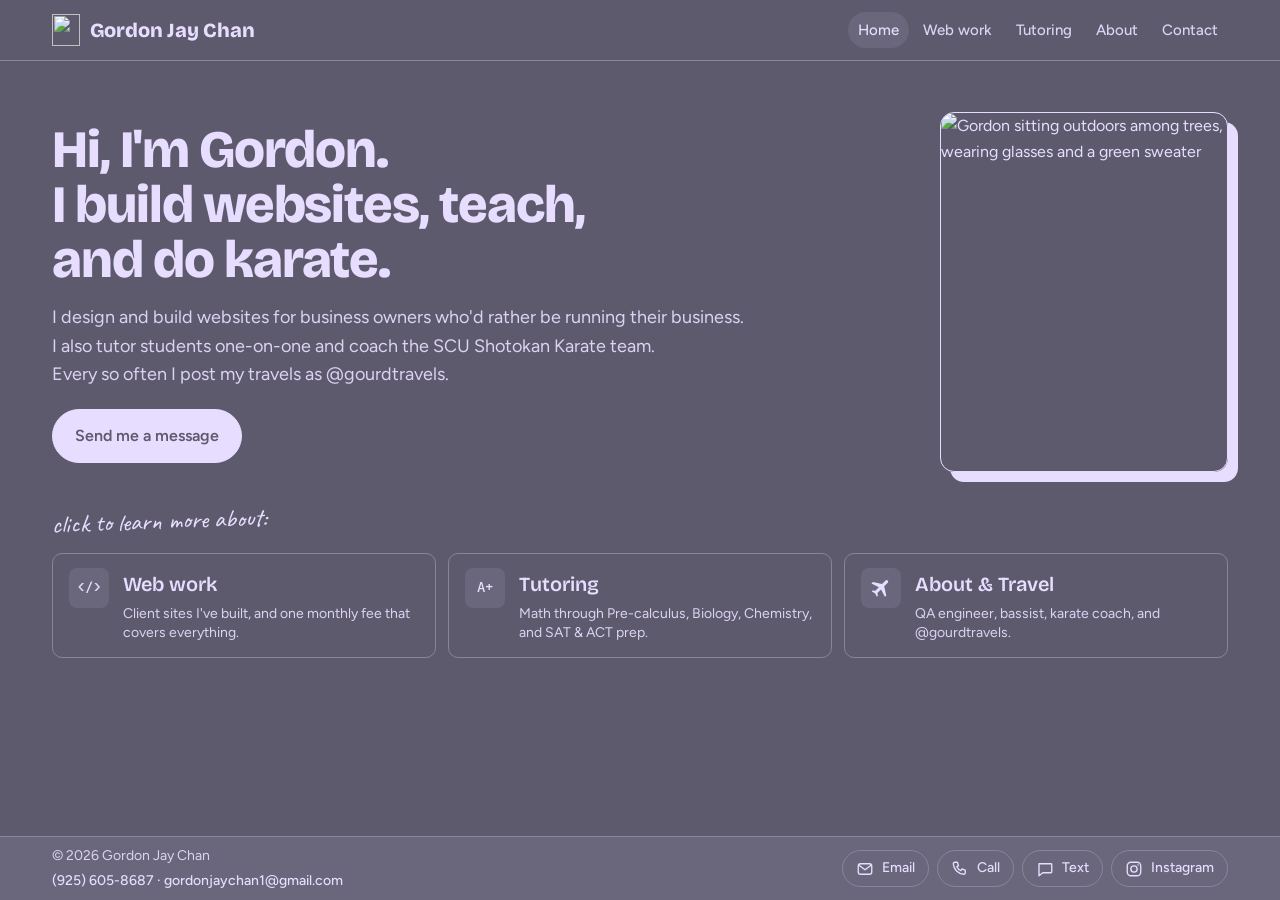
==== index.html @ 52781cba "Testimonials: stars in the /dojo/ vermilion (#D9472B) Co-Authored-By: Claude Opus 5.5 <noreply@anthr" ====
<!doctype html>
<html lang="en">
<head>
<meta charset="utf-8">
<meta name="theme-color" content="#5E5A6E">
<meta name="viewport" content="width=device-width, initial-scale=1, viewport-fit=cover">
<title>Gordon Jay Chan</title>
<meta name="description" content="Gordon Jay Chan builds websites for small businesses, tutors students one-on-one, coaches karate, and shares travel posts as @gourdtravels.">
<meta property="og:title" content="Gordon Jay Chan">
<meta property="og:description" content="Gordon Jay Chan builds websites for small businesses, tutors students one-on-one, coaches karate, and shares travel posts as @gourdtravels.">
<meta property="og:type" content="website">
<meta property="og:url" content="https://gordonjaychan.com/">
<meta property="og:image" content="https://gordonjaychan.com/images/share-card-v3.jpg">
<meta property="og:image:width" content="1200">
<meta property="og:image:height" content="630">
<meta property="og:image:alt" content="Gordon Jay Chan: Websites, Tutoring, Karate">
<meta name="twitter:card" content="summary_large_image">
<link rel="canonical" href="https://gordonjaychan.com/">
<link rel="icon" href="gourd.svg" type="image/svg+xml">
<link rel="apple-touch-icon" href="apple-touch-icon.png">
<link rel="preconnect" href="https://fonts.googleapis.com">
<link rel="preconnect" href="https://fonts.gstatic.com" crossorigin>
<link rel="stylesheet" href="https://fonts.googleapis.com/css2?family=Bricolage+Grotesque:opsz,wght@12..96,400;12..96,600;12..96,800&family=Figtree:wght@400;500;600&family=DM+Mono:wght@400;500&family=Caveat:wght@600&display=swap">
<link rel="stylesheet" href="styles.css?v=20261029a">
<script src="site.js?v=20261029a" defer></script>
</head>
<body>

<header class="top">
  <div class="wrap">
    <a class="brand" href="./" aria-label="Gordon Jay Chan, home">
      <img src="gourd.svg" alt="" width="28" height="32">
      <span class="brand-name">Gordon Jay Chan</span>
    </a>
    <nav aria-label="Pages">
      <a href="./" aria-current="page">Home</a>
      <a href="web">Web work</a>
      <a href="tutoring">Tutoring</a>
      <a href="about">About</a>
      <a href="contact" class="hide-sm">Contact</a>
    </nav>
  </div>
</header>

<main>
  <div class="wrap hero">
    <div class="hero-grid">
      <div class="hero-text">
        <h1>Hi, I'm Gordon.<br>I build websites, teach, and do <em>karate</em>.</h1>
        <p class="lede">I design and build websites for business owners who'd rather be running their business.<br>I also tutor students one-on-one and coach the SCU Shotokan Karate team.<br>Every so often I post my travels as @gourdtravels.</p>
        <div class="hero-ctas">
          <a class="btn primary big" href="contact">Send me a message</a>
        </div>
      </div>
      <img class="portrait" src="images/gordon.jpg" alt="Gordon sitting outdoors among trees, wearing glasses and a green sweater" width="935" height="1372">
    </div>

    <div class="learn-wrap">
      <span class="learn-label" aria-hidden="true">click to learn more about:</span>
      <div class="hats">
        <a class="hat" href="web">
          <span class="glyph">&lt;/&gt;</span>
          <strong>Web work</strong>
          <span>Client sites I've built, and one monthly fee that covers everything.</span>
        </a>
        <a class="hat" href="tutoring">
          <span class="glyph">A+</span>
          <strong>Tutoring</strong>
          <span>Math through Pre-calculus, Biology, Chemistry, and SAT &amp; ACT prep.</span>
        </a>
        <a class="hat" href="about">
          <span class="glyph glyph-plane"><svg viewBox="0 0 24 24" width="24" height="24" fill="currentColor" aria-hidden="true"><path d="M21 15.5v-2l-8-5V3.5a1.5 1.5 0 0 0-3 0V8.5l-8 5v2l8-2.5V18l-2.2 1.6V21l3.7-1 3.7 1v-1.4L13 18v-5z"/></svg></span>
          <strong>About &amp; Travel</strong>
          <span>QA engineer, bassist, karate coach, and @gourdtravels.</span>
        </a>
      </div>
    </div>
  </div>
</main>



<footer class="site-foot slim" id="contact">
  <div class="wrap foot-bar">
    <div class="foot-who">
      <span>© 2026 Gordon Jay Chan</span>
      <span class="foot-contact"><span>(925) 605-8687</span> · <span>gordonjaychan1@gmail.com</span></span>
    </div>
    <div class="foot-links">
      <a class="pill" href="mailto:gordonjaychan1@gmail.com" title="gordonjaychan1@gmail.com"><svg viewBox="0 0 24 24" fill="none" stroke="currentColor" stroke-width="1.8" stroke-linecap="round" stroke-linejoin="round" aria-hidden="true"><rect x="3" y="5" width="18" height="14" rx="3"/><path d="M4 7l8 6 8-6"/></svg>Email</a>
      <a class="pill" href="tel:+19256058687" title="Call (925) 605-8687"><svg viewBox="0 0 24 24" fill="none" stroke="currentColor" stroke-width="1.8" stroke-linecap="round" stroke-linejoin="round" aria-hidden="true"><path d="M5 3h3.5l1.5 4.5-2.2 1.4a11 11 0 0 0 5.3 5.3l1.4-2.2L19 13.5V17a2 2 0 0 1-2 2A15 15 0 0 1 3 5a2 2 0 0 1 2-2z"/></svg>Call</a>
      <a class="pill" href="sms:+19256058687" title="Text (925) 605-8687"><svg viewBox="0 0 24 24" fill="none" stroke="currentColor" stroke-width="1.8" stroke-linecap="round" stroke-linejoin="round" aria-hidden="true"><path d="M4 5h16a1 1 0 0 1 1 1v10a1 1 0 0 1-1 1H9l-5 4V6a1 1 0 0 1 1-1z"/></svg>Text</a>
      <a class="pill" href="https://www.instagram.com/gourdtravels/" target="_blank" rel="noopener" title="@gourdtravels on Instagram"><svg viewBox="0 0 24 24" fill="none" stroke="currentColor" stroke-width="1.8" stroke-linecap="round" stroke-linejoin="round" aria-hidden="true"><rect x="3" y="3" width="18" height="18" rx="5"/><circle cx="12" cy="12" r="4.2"/><circle cx="17.3" cy="6.7" r="1" fill="currentColor" stroke="none"/></svg>Instagram</a>
    </div>
  </div>
</footer>
</body>
</html>
---- styles.css ----
/* Layout: one long page, three "hats" (web / tutoring / travel), each section with its own working surface:
   browser frames for client sites, a lesson card for tutoring, a contact-sheet grid for travel. */
:root {
  --lav: #E7DDFF;
  --gry: #5E5A6E;    /* soft purple-gray */
  --shu: #D9472B;    /* vermilion, same red accent as /dojo/ */
  --bg: var(--gry);    /* one look for everyone: gray page, lavender text */
  --ink: var(--lav);
  color-scheme: dark;
  --surface: var(--bg);
  --muted: color-mix(in srgb, var(--ink) 92%, var(--bg));
  --line: color-mix(in srgb, var(--ink) 32%, var(--bg));
  --rind: var(--ink);
  --flesh: var(--ink);
  --flesh-soft: color-mix(in srgb, var(--ink) 10%, var(--bg));
  --rind-soft: color-mix(in srgb, var(--ink) 9%, var(--bg));

  --display: "Bricolage Grotesque", "Avenir Next", system-ui, sans-serif;
  --body: "Figtree", "Helvetica Neue", Arial, sans-serif;
  --mono: "DM Mono", ui-monospace, "SF Mono", Menlo, monospace;

  --step--1: 0.8125rem;
  --step-0: 1rem;
  --step-1: 1.25rem;
  --step-2: 1.75rem;
  --step-3: clamp(2rem, 5vw, 2.75rem);
  --step-4: clamp(2.6rem, 8vw, 4.75rem);

  --wrap: 76rem;
  --radius: 10px;
}

* { box-sizing: border-box; }
body { margin: 0; min-height: 100vh; min-height: 100dvh; display: flex; flex-direction: column; }
body > main { flex: 1; }
img { max-width: 100%; }
html { scroll-behavior: smooth; scroll-padding-top: 4.5rem; }
/* always keep the scrollbar's space so the menu doesn't shift between short and long pages */
html { overflow-y: scroll; }
@media (prefers-reduced-motion: reduce) { html { scroll-behavior: auto; } * { transition: none !important; } }
body {
  background: var(--bg); color: var(--ink);
  font-family: var(--body); font-size: var(--step-0); line-height: 1.6;
}
a { color: inherit; }
a:focus-visible, button:focus-visible { outline: 2px solid var(--flesh); outline-offset: 3px; border-radius: 4px; }
h1, h2, h3 { font-family: var(--display); line-height: 1.05; text-wrap: balance; margin: 0; }
p { margin: 0; }

.wrap { max-width: var(--wrap); margin-inline: auto; padding-inline: 20px; }
.label {
  font-family: var(--mono); font-size: var(--step--1); letter-spacing: 0.06em;
  text-transform: uppercase; color: var(--muted);
}

/* ---------- header ---------- */
.top {
  position: sticky; top: env(safe-area-inset-top, 0px); z-index: 10;
  background: color-mix(in srgb, var(--bg) 88%, transparent);
  backdrop-filter: blur(8px); -webkit-backdrop-filter: blur(8px);
  border-bottom: 1px solid var(--line);
}
.top .wrap { display: flex; align-items: center; justify-content: space-between; gap: 16px; padding-block: 12px; }
.brand { display: flex; align-items: center; gap: 10px; text-decoration: none; font-family: var(--display); font-weight: 800; font-size: var(--step-1); }
.brand img { width: 28px; height: 32px; flex: none; }
.top nav { display: flex; gap: 4px; flex-wrap: wrap; }
.top nav a {
  text-decoration: none; font-weight: 500; font-size: 0.9375rem; padding: 6px 10px; border-radius: 999px; color: var(--muted);
}
.top nav a:hover, .top nav a[aria-current="page"] { color: var(--ink); background: var(--rind-soft); }
@media (max-width: 620px) { .top nav a.hide-sm { display: none; } }
@media (max-width: 520px) {
  .brand-name { display: none; }
  .top nav a { padding: 6px 8px; }
}

/* ---------- hero ---------- */
.hero { padding-block: clamp(32px, 4vw, 52px) 24px; }
.hero h1 { font-size: clamp(1.85rem, 5.4vw, 3.28rem); font-weight: 800; letter-spacing: -0.02em; max-width: 18ch; }
.hero h1 em { font-style: normal; }
.hero-grid { display: grid; grid-template-columns: minmax(0, 1fr) minmax(0, 18rem); gap: 48px; align-items: center; }
.portrait {
  width: 100%; height: auto; aspect-ratio: 4 / 5; object-fit: cover; object-position: 50% 30%;
  border-radius: 14px; border: 1.5px solid var(--ink); box-shadow: 10px 10px 0 var(--ink);
}
@media (max-width: 760px) {
  .hero-grid { grid-template-columns: 1fr; gap: 32px; }
  .portrait { max-width: 18rem; }
}
.hero .lede { margin-top: 16px; font-size: 1.125rem; color: var(--muted); max-width: 62ch; }

.hero-ctas { display: flex; flex-wrap: wrap; gap: 10px; margin-top: 20px; }
.btn.big { padding: 13px 22px; font-size: 1rem; }
.learn-wrap { position: relative; margin-top: 40px; }
.learn-label { display: inline-block; font-family: "Caveat", "Bradley Hand", "Comic Sans MS", cursive; font-size: 1.6rem; line-height: 1; color: var(--ink); transform: rotate(-2deg); transform-origin: left; }
.learn-wrap .hats { margin-top: 12px; }
.hats { margin-top: 4px; display: grid; grid-template-columns: repeat(3, minmax(0, 1fr)); gap: 12px; }
@media (max-width: 760px) { .hats { grid-template-columns: 1fr; } }
.hat {
  display: grid; grid-template-columns: auto 1fr; gap: 4px 14px; align-items: start;
  padding: 14px 16px; border: 1px solid var(--line); border-radius: var(--radius);
  text-decoration: none; background: var(--surface);
  transition: border-color .15s, transform .15s;
}
.hat:hover { border-color: var(--ink); transform: translateY(-2px); }
.hat .glyph {
  grid-row: span 2; width: 40px; height: 40px; border-radius: 8px; display: grid; place-items: center;
  background: var(--rind-soft); color: var(--rind); font-family: var(--mono); font-weight: 500; font-size: 0.875rem;
}
.hat .glyph-plane svg { width: 24px; height: 24px; transform: rotate(45deg); }
.hat strong { font-family: var(--display); font-size: var(--step-1); font-weight: 600; }
.hat span { color: var(--muted); font-size: 0.875rem; line-height: 1.4; }

/* ---------- sections ---------- */
section.block { padding-block: clamp(56px, 8vw, 96px); border-top: 1px solid var(--line); }
main > section.block:first-child { border-top: 0; padding-top: clamp(24px, 3.5vw, 36px); }
.block-head { display: grid; gap: 12px; margin-bottom: 36px; max-width: 44rem; }
.block-head h1, .block-head h2 { font-size: var(--step-3); font-weight: 800; letter-spacing: -0.015em; }
.block-head p { color: var(--muted); font-size: 1.0625rem; }

.draft-note {
  font-family: var(--mono); font-size: 0.75rem; color: var(--flesh);
  border: 1px dashed var(--flesh); border-radius: 6px; padding: 6px 10px; width: fit-content;
}

/* ---------- web work ---------- */
.browser {
  border: 1px solid var(--line); border-radius: var(--radius); overflow: hidden; background: var(--surface);
  box-shadow: 0 1px 0 var(--line), 0 12px 28px -18px rgb(0 0 0 / .35);
}
.browser-bar { display: flex; align-items: center; gap: 10px; padding: 9px 12px; border-bottom: 1px solid var(--line); }
.dots { display: flex; gap: 5px; flex: none; }
.dots i { width: 9px; height: 9px; border-radius: 50%; background: var(--line); }
.url {
  flex: 1; min-width: 0; font-family: var(--display); font-size: 1.125rem; font-weight: 800; letter-spacing: -0.005em; color: var(--ink);
  background: var(--bg); border-radius: 6px; padding: 5px 12px; white-space: nowrap; overflow: hidden; text-overflow: ellipsis;
}
.shot { display: block; width: 100%; height: auto; aspect-ratio: 16 / 10; object-fit: cover; object-position: top; background: var(--bg); }
.browser { display: block; text-decoration: none; transition: transform .15s; }
a.browser:hover { transform: translateY(-3px); }
.p-meta h3 a { text-decoration: none; }
.p-meta h3 a:hover { text-decoration: underline; text-underline-offset: 4px; }
.status { font-family: var(--mono); font-size: 0.75rem; padding: 3px 9px; border-radius: 999px; background: var(--ink); color: var(--bg); }
/* before/after slider: the "before" image sits on top, clipped to the handle position */
.ba { position: relative; --pos: 50%; touch-action: pan-y; }
.shot.natural { aspect-ratio: auto; }
.ba-before { position: absolute; inset: 0; clip-path: inset(0 calc(100% - var(--pos)) 0 0); }
.ba-handle { position: absolute; top: 0; bottom: 0; left: var(--pos); width: 2px; margin-left: -1px; background: var(--lav); box-shadow: 0 0 0 1px rgb(20 18 28 / .35); pointer-events: none; }
.ba-handle::after {
  content: "\2194"; position: absolute; top: 50%; left: 50%; transform: translate(-50%, -50%);
  width: 38px; height: 38px; border-radius: 50%; display: grid; place-items: center;
  background: var(--lav); color: var(--gry); font-size: 18px; font-weight: 600; box-shadow: 0 2px 10px rgb(20 18 28 / .35);
}
.ba-tag { position: absolute; top: 10px; font-family: var(--mono); font-size: 0.6875rem; padding: 3px 8px; border-radius: 999px; background: var(--gry); color: var(--lav); pointer-events: none; }
.ba-tag.before { left: 10px; }
.ba-tag.after { right: 10px; }
.ba-range { position: absolute; inset: 0; width: 100%; height: 100%; margin: 0; opacity: 0; cursor: ew-resize; -webkit-appearance: none; appearance: none; }
.ba:focus-within .ba-handle::after { outline: 2px solid var(--gry); outline-offset: 2px; }
.ba-hint { font-family: var(--mono); font-size: 0.75rem; color: var(--muted); }
[hidden] { display: none !important; }

/* ---------- project "folio" (web work): tabs on the left, one page per project ---------- */
.folio { display: grid; grid-template-columns: 14rem minmax(0, 1fr); gap: 28px; align-items: start; }
.folio-tabs { position: sticky; top: calc(env(safe-area-inset-top, 0px) + 80px); }
.folio-tablist { display: grid; gap: 4px; }
.folio-label { font-family: var(--mono); font-size: var(--step--1); letter-spacing: .06em; text-transform: uppercase; color: var(--muted); padding: 0 0 8px 20px; }
.folio-tab {
  display: grid; grid-template-columns: 34px minmax(0, 1fr); align-items: center; gap: 12px; padding: 10px 12px 10px 12px; border-radius: 10px; text-decoration: none;
  border-left: 4px solid transparent; color: var(--muted); transition: background .15s, color .15s, border-color .15s;
}
.folio-logo { width: 34px; height: 34px; border-radius: 8px; object-fit: contain; display: block; }
.folio-logo.light { background: var(--lav); padding: 3px; }
.folio-tab-text { display: grid; gap: 1px; min-width: 0; }
.folio-tab b { font-family: var(--display); font-size: 1rem; font-weight: 600; line-height: 1.25; color: inherit; }
.folio-tab-text span { font-family: var(--mono); font-size: 0.6875rem; letter-spacing: .04em; text-transform: uppercase; opacity: .85; }
.folio-tab:hover { background: var(--rind-soft); color: var(--ink); }
.folio-tab[aria-selected="true"] { background: var(--rind-soft); color: var(--ink); border-left-color: var(--ink); }
.folio-tab[aria-selected="true"] b { font-weight: 800; }
.folio-pages { display: grid; gap: 64px; min-width: 0; }
/* each project is an open book: screenshot on the left page, description on the right */
.page { display: grid; grid-template-columns: minmax(0, 1.6fr) minmax(0, 1fr); gap: 18px 28px; align-items: start; min-width: 0; scroll-margin-top: 90px; }
.page > .browser { grid-column: 1; }
.page-info { grid-column: 2; }
.page-nav { grid-column: 1 / -1; }
@media (max-width: 1060px) { .page { grid-template-columns: 1fr; } .page > .browser, .page-info { grid-column: 1; } }
.page-info { display: grid; gap: 12px; align-content: start; max-width: 46rem; }
.page-info p { color: var(--muted); font-size: 0.9375rem; line-height: 1.55; }
.page-info .p-meta h3 { font-size: var(--step-2); font-weight: 800; letter-spacing: -0.01em; }
.page-nav { display: flex; justify-content: space-between; align-items: center; gap: 12px; padding-top: 18px; border-top: 1px solid var(--line); }
.page-count { font-family: var(--mono); font-size: var(--step--1); color: var(--muted); letter-spacing: .06em; }
.page-btn { font-weight: 600; font-size: 0.9375rem; text-decoration: none; padding: 8px 14px; border-radius: 999px; border: 1px solid var(--line); color: var(--ink); }
.page-btn:hover { background: var(--rind-soft); border-color: var(--ink); }
.page-btn.next { background: var(--ink); color: var(--bg); border-color: var(--ink); }
.page-btn.next:hover { background: color-mix(in srgb, var(--ink) 82%, var(--bg)); }
.folio.js .page.flip-next { animation: flip-next .32s ease-out; }
.folio.js .page.flip-prev { animation: flip-prev .32s ease-out; }
@keyframes flip-next { from { opacity: 0; transform: translateX(28px); } }
@keyframes flip-prev { from { opacity: 0; transform: translateX(-28px); } }
@media (prefers-reduced-motion: reduce) { .folio.js .page { animation: none !important; } }
@media (max-width: 860px) {
  .folio { grid-template-columns: 1fr; gap: 20px; }
  .folio-tabs { position: static; }
  .folio-tablist {
    display: flex; gap: 6px; overflow-x: auto; scroll-snap-type: x proximity;
    margin-inline: -20px; padding: 0 20px 6px; scrollbar-width: none;
  }
  .folio-tablist::-webkit-scrollbar { display: none; }
  .folio-tab { flex: none; scroll-snap-align: start; border-left: 0; border: 1px solid var(--line); border-radius: 999px; padding: 5px 14px 5px 5px; grid-template-columns: 26px auto; gap: 8px; }
  .folio-logo { width: 26px; height: 26px; border-radius: 50%; }
  .folio-tab-text span { display: none; }
  .folio-label { display: none; }
  .folio-tab[aria-selected="true"] { background: var(--ink); color: var(--bg); border-color: var(--ink); }
  .page-btn { font-size: 0.8125rem; padding: 7px 11px; }
}
@media (max-width: 520px) { .page-nav .page-btn:not(.next) { display: none; } .page-nav { justify-content: space-between; } }

.folio-cta { display: flex; flex-wrap: wrap; align-items: center; justify-content: center; gap: 12px 18px; margin-top: 48px; padding: 22px; border: 1.5px dashed var(--line); border-radius: var(--radius); }
.folio-cta p { font-family: var(--display); font-size: var(--step-1); font-weight: 600; }

/* mini page mockups: each project gets its own client palette */
.mock { aspect-ratio: 16 / 10; max-width: 100%; background: var(--c-bg); padding: 6% 7%; display: grid; grid-template-rows: auto 1fr; gap: 8%; }
.mock .m-nav { display: flex; justify-content: space-between; align-items: center; }
.mock .m-logo { width: 22%; height: 9px; border-radius: 3px; background: var(--c-ink); }
.mock .m-links { display: flex; gap: 6px; }
.mock .m-links i { width: 26px; height: 6px; border-radius: 3px; background: var(--c-ink); opacity: .35; }
.mock .m-body { display: grid; grid-template-columns: 1.1fr 1fr; gap: 7%; align-items: center; }
.mock .m-text { display: grid; gap: 7px; }
.mock .m-text b { display: block; height: 13px; border-radius: 3px; background: var(--c-ink); }
.mock .m-text b:nth-child(2) { width: 75%; }
.mock .m-text i { display: block; height: 6px; border-radius: 3px; background: var(--c-ink); opacity: .3; width: 90%; }
.mock .m-text u { display: block; width: 40%; height: 16px; margin-top: 6px; border-radius: 999px; background: var(--c-pop); }
.mock .m-img { height: 100%; min-height: 60px; border-radius: 8px; background: var(--c-pop); opacity: .9; }
.mock.v2 .m-body { grid-template-columns: 1fr; text-align: center; justify-items: center; }
.mock.v2 .m-img { display: none; }
.mock.v2 .m-text { width: 70%; justify-items: center; }

.story {
  display: grid; grid-template-columns: 44px minmax(0, 1fr); gap: 14px; align-items: center;
  padding: 12px 16px 12px 12px; border: 1.5px solid var(--lav); border-radius: var(--radius);
  background: var(--lav); box-shadow: 6px 6px 0 color-mix(in srgb, var(--lav) 40%, var(--gry));
  text-decoration: none; font-size: 0.9375rem; line-height: 1.45; color: var(--gry);
  transition: background .15s;
}
.story:hover { background: color-mix(in srgb, var(--lav) 88%, var(--gry)); }
.story img { width: 44px; height: 78px; object-fit: cover; border-radius: 6px; }
.story b { display: block; color: var(--gry); font-weight: 700; }
.story u { color: var(--gry); font-weight: 600; text-underline-offset: 3px; white-space: nowrap; }
.frame-wrap { position: relative; }
.crosslink {
  position: absolute; top: 10px; right: 10px; z-index: 2;
  font-family: var(--mono); font-size: 0.6875rem; text-decoration: none;
  background: var(--lav); color: var(--gry); padding: 4px 9px; border-radius: 999px;
  box-shadow: 0 2px 8px rgb(20 18 28 / .3);
}
.crosslink:hover { background: var(--gry); color: var(--lav); }
@keyframes ping { from { outline: 3px solid var(--ink); outline-offset: 2px; } to { outline: 3px solid transparent; outline-offset: 16px; } }
.p-meta { display: flex; flex-direction: column; align-items: flex-start; gap: 6px; }
.p-meta h3 { font-size: var(--step-2); font-weight: 600; }
.p-meta .label { white-space: nowrap; }
.tags { display: flex; flex-wrap: wrap; gap: 6px; }
.tags span { font-family: var(--mono); font-size: 0.75rem; padding: 3px 9px; border-radius: 999px; background: var(--rind-soft); color: var(--rind); }

.price {
  margin-top: 0; display: grid; grid-template-columns: auto minmax(0, 1fr) auto; gap: 16px 40px; align-items: center;
  padding: 28px; border: 1.5px solid var(--ink); border-radius: var(--radius);
}
@media (max-width: 760px) { .price { grid-template-columns: 1fr; } }
.price .amount { font-family: var(--display); font-weight: 800; font-size: var(--step-4); line-height: 1; letter-spacing: -0.02em; font-variant-numeric: tabular-nums; }
.price .amount small { font-family: var(--mono); font-size: var(--step--1); font-weight: 400; letter-spacing: .04em; color: var(--muted); margin-left: 6px; }
.price ul { margin: 0; padding: 0; list-style: none; display: grid; grid-template-columns: repeat(2, minmax(0, 1fr)); gap: 6px 20px; }
@media (max-width: 480px) { .price ul { grid-template-columns: 1fr; } }
.price li::before { content: "✓"; margin-right: 8px; font-weight: 600; }
.price .note { color: var(--muted); font-size: 0.9375rem; grid-column: 1 / -1; }
.price .price-sub { margin-top: 10px; max-width: 24ch; color: var(--muted); font-size: 0.875rem; line-height: 1.45; }

/* ---------- testimonials ---------- */
/* testimonials sit in a lavender band so the switch from my words to theirs is obvious */
.band {
  --bg: var(--lav); --ink: var(--gry);
  --muted: color-mix(in srgb, var(--ink) 88%, var(--bg));
  --line: color-mix(in srgb, var(--ink) 35%, var(--bg));
  --rind-soft: color-mix(in srgb, var(--ink) 12%, var(--bg));
  --surface: var(--bg);
  background: var(--bg); color: var(--ink); border-top: 0;
}
.band + section.block { border-top: 0; }
.band[hidden] + section.block { border-top: 1px solid var(--line); }
.kind-words, .faq { display: grid; gap: 24px; }
.kind-words-head { display: flex; align-items: end; justify-content: space-between; gap: 12px 20px; flex-wrap: wrap; }
.kind-words-head > div { display: grid; gap: 10px; }
.kind-words-head h2 { font-size: var(--step-3); font-weight: 800; letter-spacing: -0.015em; }
.chip { font-family: var(--mono); font-size: 0.75rem; padding: 3px 9px; border-radius: 999px; border: 1px dashed var(--ink); color: var(--ink); }
.quotes { display: grid; grid-template-columns: repeat(2, minmax(0, 1fr)); gap: 16px; align-items: stretch; }
@media (max-width: 760px) { .quotes { grid-template-columns: 1fr; } }
.quote { margin: 0; padding: 24px; border: 1px solid var(--line); border-radius: var(--radius); display: flex; flex-direction: column; gap: 18px; }
.quote.sample { border-style: dashed; }
.quote blockquote { margin: 0; font-family: var(--display); font-size: var(--step-1); font-weight: 600; line-height: 1.35; }
.quote blockquote::before { content: none; }
.quote figcaption { display: grid; gap: 2px; }
.quote figcaption b { font-weight: 600; }
.quote figcaption span { font-family: var(--mono); font-size: 0.75rem; color: var(--muted); letter-spacing: .03em; }
/* real quotes read like short letters; two sit side by side, one alone gets the full width */
.quote.letter { padding: 28px; }
.stars { color: var(--shu); letter-spacing: .12em; font-size: 1.15rem; line-height: 1; }
.quote.letter .stars { margin-bottom: -6px; }
.rating-note { display: inline-flex; align-items: center; gap: 10px; color: var(--ink); text-decoration: none; padding: 8px 14px; border: 1px solid var(--line); border-radius: 999px; transition: background .15s, border-color .15s; }
.rating-note b { font-weight: 700; }
.rating-note:hover { background: var(--rind-soft); border-color: var(--ink); }
.quote.letter:only-child { grid-column: 1 / -1; max-width: 56rem; }
/* three quotes: the first (longest) runs tall on the left, the other two stack on the right */
.quote.letter:first-child:nth-last-child(3) { grid-row: span 2; }
@media (max-width: 760px) { .quote.letter:first-child:nth-last-child(3) { grid-row: auto; } }
.quote.letter blockquote { font-size: clamp(1.1rem, 1.7vw, 1.3rem); font-weight: 500; line-height: 1.5; text-wrap: pretty; }
.quote.letter figcaption { display: flex; align-items: center; gap: 14px; margin-top: auto; }
.quote.letter figcaption img { width: 44px; height: 44px; border-radius: 10px; object-fit: contain; flex: none; }
.quote.letter figcaption img.on-white { background: #FFFFFF; padding: 4px; }
.quote.letter figcaption span { display: grid; gap: 2px; font-family: var(--body); font-size: 0.9375rem; letter-spacing: 0; color: var(--muted); }
.quote.letter figcaption b { color: var(--ink); font-size: 1.0625rem; }
.quote.letter figcaption a { color: inherit; text-underline-offset: 3px; }

/* ---------- faq ---------- */
.faq-list { border-top: 1px solid var(--line); }
.faq details { border-bottom: 1px solid var(--line); }
.faq summary {
  list-style: none; cursor: pointer; padding-block: 16px; display: flex; justify-content: space-between; gap: 16px;
  font-family: var(--display); font-size: var(--step-1); font-weight: 600; line-height: 1.3;
}
.faq summary::-webkit-details-marker { display: none; }
.faq summary::after { content: "+"; font-family: var(--mono); font-weight: 400; transition: transform .15s; }
.faq details[open] summary::after { transform: rotate(45deg); }
.faq summary:focus-visible { outline: 2px solid var(--ink); outline-offset: 2px; }
.faq details p { padding-bottom: 18px; color: var(--muted); max-width: 60ch; }

/* ---------- how it works (web) ---------- */
.steps-wrap { display: grid; gap: 24px; margin-bottom: 56px; }
.steps { list-style: none; margin: 0; padding: 0; display: grid; grid-template-columns: repeat(5, minmax(0, 1fr)); gap: 20px; counter-reset: step; }
@media (max-width: 960px) { .steps { grid-template-columns: repeat(2, minmax(0, 1fr)); } }
@media (max-width: 560px) { .steps { grid-template-columns: 1fr; } }
.steps li { counter-increment: step; display: grid; gap: 8px; align-content: start; padding-top: 16px; border-top: 3px solid var(--ink); }
.steps li::before { content: counter(step, decimal-leading-zero); font-family: var(--mono); font-size: var(--step--1); color: var(--muted); letter-spacing: .06em; }
.steps b { font-family: var(--display); font-size: var(--step-1); font-weight: 700; line-height: 1.2; }
.steps p { color: var(--muted); font-size: 0.9375rem; }

/* ---------- why I do this (about) ---------- */
.why { display: grid; grid-template-columns: repeat(2, minmax(0, 1fr)); gap: 24px 56px; }
@media (max-width: 760px) { .why { grid-template-columns: 1fr; } }
.why-col { display: grid; gap: 14px; align-content: start; }
.why-col h3 { font-size: var(--step-2); font-weight: 800; padding-bottom: 10px; border-bottom: 5px solid var(--ink); }
.why-col p { color: var(--muted); max-width: 60ch; }

/* ---------- contact page + forms ---------- */
.contact-page { display: grid; grid-template-columns: minmax(0, 1fr) minmax(0, 1.2fr); gap: 48px; align-items: start; }
@media (max-width: 860px) { .contact-page { grid-template-columns: 1fr; gap: 24px; } }
.contact-page .block-head { margin-bottom: 0; }
.contact-alt a { color: var(--ink); text-underline-offset: 3px; }
.contact-phone { display: grid; gap: 10px; }
.contact-phone strong { color: var(--ink); font-weight: 600; white-space: nowrap; }
.phone-btns { display: flex; flex-wrap: wrap; gap: 8px; }
.phone-btns .btn svg { width: 18px; height: 18px; }
.hp { position: absolute; left: -9999px; width: 1px; height: 1px; opacity: 0; }
.form-done { padding: 24px; border: 1.5px solid var(--ink); border-radius: var(--radius); font-family: var(--display); font-size: var(--step-1); font-weight: 600; line-height: 1.35; }
.book-status.error { color: var(--ink); font-weight: 600; }

/* ---------- tutoring ---------- */
.tutor { display: grid; grid-template-columns: minmax(0, 1fr) minmax(0, 1.1fr); gap: 40px; align-items: start; }
@media (max-width: 860px) { .tutor { grid-template-columns: 1fr; } }
.subjects { display: grid; gap: 0; }
/* section titles inside the tutoring columns: bigger, with a heavy rule under them */
.subjects-head, .creds h3 {
  font-size: var(--step-2); font-weight: 800; letter-spacing: -0.01em;
  padding-bottom: 10px; margin-bottom: 0; border-bottom: 5px solid var(--ink);
}
.subject { display: flex; justify-content: space-between; align-items: baseline; gap: 16px; padding-block: 14px; border-bottom: 1px solid var(--line); }
.subject strong { font-family: var(--display); font-size: var(--step-1); font-weight: 600; }
.subject span { font-family: var(--mono); font-size: 0.8125rem; color: var(--muted); text-align: right; }

.spec { display: grid; grid-template-columns: repeat(4, minmax(0, 1fr)); gap: 12px; margin: -8px 0 40px; }
@media (max-width: 860px) { .spec { grid-template-columns: repeat(2, minmax(0, 1fr)); } }
@media (max-width: 420px) { .spec { grid-template-columns: 1fr; } }
.spec-tile { display: flex; align-items: center; gap: 14px; padding: 14px 16px; border: 1px solid var(--line); border-radius: var(--radius); }
.spec-icon { flex: none; width: 44px; height: 44px; border-radius: 10px; display: grid; place-items: center; background: var(--rind-soft); color: var(--ink); }
.spec-icon svg { width: 24px; height: 24px; }
.spec-tile > div { display: grid; gap: 2px; min-width: 0; }
.spec-tile strong { font-family: var(--display); font-size: 1.0625rem; font-weight: 700; line-height: 1.25; }
.tutor-right { display: grid; gap: 28px; }
.tutor-photo .photo { box-shadow: 8px 8px 0 var(--ink); }
/* empty frame until the tutoring photo arrives: same size and frame as the other photos */
.photo-slot { aspect-ratio: 3 / 2; border-radius: 14px; border: 1.5px solid var(--ink); box-shadow: 8px 8px 0 var(--ink); background: var(--rind-soft); }
.creds { margin-top: 48px; display: grid; gap: 0; }
.creds h3 + .cred { border-top: 0; }
.cred { display: grid; grid-template-columns: 9.5rem minmax(0, 1fr); gap: 16px; align-items: baseline; padding-block: 12px; border-top: 1px solid var(--line); }
.cred strong { font-family: var(--display); font-weight: 800; font-size: var(--step-1); line-height: 1.1; }
.cred span { color: var(--muted); font-size: 0.9375rem; }
@media (max-width: 480px) { .cred { grid-template-columns: 1fr; gap: 2px; } }

.book { margin-top: 0; display: grid; grid-template-columns: minmax(0, 1fr) minmax(0, 1.3fr); gap: 40px; align-items: start; padding: 28px; border: 1.5px solid var(--ink); border-radius: var(--radius); }
@media (max-width: 860px) { .book { grid-template-columns: 1fr; gap: 24px; padding: 20px; } }
.book-text { display: grid; gap: 12px; }
.book-text h2 { font-size: var(--step-2); font-weight: 800; }
.book-text p { color: var(--muted); font-size: 0.9375rem; }
.book-form { display: grid; grid-template-columns: repeat(2, minmax(0, 1fr)); gap: 14px; }
@media (max-width: 480px) { .book-form { grid-template-columns: 1fr; } }
.book-form .wide { grid-column: 1 / -1; }
.book-form label { display: grid; gap: 6px; font-size: 0.875rem; font-weight: 600; }
.book-form input, .book-form select, .book-form textarea {
  font: inherit; font-weight: 400; font-size: 1rem; color: var(--ink); background: var(--bg);
  border: 1px solid var(--line); border-radius: 8px; padding: 9px 11px; width: 100%; min-width: 0;
}
.book-form input::placeholder, .book-form textarea::placeholder { color: color-mix(in srgb, var(--ink) 55%, var(--bg)); }
.book-form input:focus, .book-form select:focus, .book-form textarea:focus { outline: 2px solid var(--ink); outline-offset: 1px; border-color: var(--ink); }
.book-actions { display: flex; flex-wrap: wrap; align-items: center; gap: 12px; }
.book-status { font-size: 0.875rem; color: var(--muted); }

.lesson {
  background: var(--surface); border: 1px solid var(--line); border-radius: var(--radius);
  padding: 24px; display: grid; gap: 18px;
}
.lesson h3 { font-size: var(--step-1); font-weight: 600; }
.lesson ol { list-style: none; margin: 0; padding: 0; display: grid; gap: 16px; counter-reset: step; }
.lesson li { display: grid; grid-template-columns: 2.25rem 1fr; gap: 12px; counter-increment: step; }
.lesson li::before {
  content: counter(step); width: 2.25rem; height: 2.25rem; border-radius: 50%;
  display: grid; place-items: center; font-family: var(--mono); font-size: 0.875rem;
  background: var(--ink); color: var(--bg); font-weight: 500;
}
.lesson li b { display: block; font-weight: 600; }
.lesson li p { color: var(--muted); font-size: 0.9375rem; }
.lesson .facts { display: flex; flex-wrap: wrap; gap: 8px 20px; padding-top: 16px; border-top: 1px solid var(--line); }
.lesson .facts div { display: grid; }
.lesson .facts strong { font-weight: 600; }

/* ---------- gourdtravels ---------- */
.travel-head { display: flex; justify-content: space-between; align-items: end; gap: 24px; flex-wrap: wrap; margin-bottom: 36px; }
.travel-head .block-head { margin-bottom: 0; }
.handle { font-family: var(--display); font-weight: 800; font-size: var(--step-2); color: var(--flesh); }
.socials { display: flex; flex-wrap: wrap; gap: 8px; }
.btn {
  display: inline-flex; align-items: center; gap: 8px; text-decoration: none; font-weight: 600; font-size: 0.9375rem;
  padding: 10px 16px; border-radius: 999px; border: 1px solid var(--line); background: var(--surface); cursor: pointer; color: var(--ink);
  font-family: var(--body);
}
.btn:hover { border-color: var(--ink); }
.btn.primary { background: var(--ink); color: var(--bg); border-color: var(--ink); }
.btn.primary:hover { background: color-mix(in srgb, var(--ink) 82%, var(--bg)); border-color: transparent; }

.sheet { display: grid; grid-template-columns: repeat(3, minmax(0, 1fr)); gap: 12px; }
@media (max-width: 860px) { .sheet { grid-template-columns: repeat(2, minmax(0, 1fr)); } }
.frame {
  position: relative; aspect-ratio: 4 / 5; max-width: 100%; border-radius: 8px; overflow: hidden;
  background: var(--ink); display: flex; flex-direction: column; justify-content: flex-end; padding: 12px;
  color: var(--lav); text-decoration: none;
}
.frame img { position: absolute; inset: 0; width: 100%; height: 100%; object-fit: cover; z-index: 0; transition: transform .3s; }
.frame:hover img { transform: scale(1.04); }
.frame::after { content: ""; position: absolute; inset: 0; z-index: 0; background: linear-gradient(to top, rgb(20 18 28 / .75), transparent 50%); }
.frame:hover { outline: 2px solid var(--ink); outline-offset: 3px; }
.frame > :not(img) { position: relative; z-index: 1; }
.frame strong { font-family: var(--display); font-size: var(--step-1); font-weight: 600; line-height: 1.15; }
.frame small { font-family: var(--mono); font-size: 0.6875rem; opacity: .85; letter-spacing: .03em; }
.frame .fmt {
  position: absolute; top: 10px; left: 10px; z-index: 1; font-family: var(--mono); font-size: 0.6875rem;
  border: 1px solid color-mix(in srgb, var(--lav) 60%, transparent); padding: 2px 7px; border-radius: 999px;
}

/* ---------- about ---------- */
.karate { display: grid; grid-template-columns: minmax(0, 1.1fr) minmax(0, 1fr); gap: 48px; align-items: start; }
@media (max-width: 860px) { .karate { grid-template-columns: 1fr; gap: 8px; } }
.karate .block-head { margin-bottom: 0; }
.karate .block-head a { text-underline-offset: 3px; }
.medal { display: grid; grid-template-columns: auto minmax(0, 1fr); align-items: center; gap: 12px; padding: 14px 16px; border: 1.5px solid var(--ink); border-radius: var(--radius); width: fit-content; max-width: 100%; }
.medal strong { font-family: var(--display); font-size: var(--step-1); font-weight: 600; color: var(--ink); }
.photo-fig { margin: 8px 0 0; }
.photo {
  display: block; width: 100%; max-width: 22rem; height: auto; aspect-ratio: 4 / 5; object-fit: cover; object-position: 50% 60%;
  border-radius: 14px; border: 1.5px solid var(--ink); box-shadow: 8px 8px 0 var(--ink);
}
.photo.fit { max-width: none; aspect-ratio: auto; }
.photo-pair.music { grid-template-columns: minmax(0, 0.75fr) minmax(0, 1.794fr); align-items: start; }
@media (max-width: 760px) { .photo-pair.music { grid-template-columns: 1fr; } .photo-pair.music .photo-fig:first-child .photo { max-width: 20rem; } }
.photo.wide { max-width: none; aspect-ratio: 3 / 2; object-position: 50% 50%; }
.photo-pair { grid-column: 1 / -1; display: grid; grid-template-columns: repeat(2, minmax(0, 1fr)); gap: 28px; margin-top: 24px; }
@media (max-width: 760px) { .photo-pair { grid-template-columns: 1fr; gap: 20px; } }
.photo-fig figcaption { margin-top: 14px; font-family: var(--mono); font-size: var(--step--1); color: var(--muted); letter-spacing: .03em; }
.timeline { list-style: none; margin: 0; padding: 0; border-left: 2px solid var(--ink); }
.timeline li { position: relative; display: grid; grid-template-columns: 5.5rem minmax(0, 1fr); gap: 12px; padding: 0 0 22px 20px; }
.timeline li:last-child { padding-bottom: 0; }
.timeline li::before { content: ""; position: absolute; left: -7px; top: 6px; width: 12px; height: 12px; border-radius: 50%; background: var(--bg); border: 2px solid var(--ink); }
.timeline li:last-child::before { background: var(--ink); }
.timeline .when { font-family: var(--mono); font-size: var(--step--1); color: var(--muted); padding-top: 2px; letter-spacing: .03em; }
.timeline b { font-weight: 600; font-size: 1.0625rem; }
.timeline p { color: var(--muted); font-size: 0.9375rem; }
.timeline a { color: var(--ink); text-underline-offset: 3px; }

.about { display: grid; grid-template-columns: minmax(0, 1.1fr) minmax(0, 1fr); gap: 48px; align-items: start; }
@media (max-width: 860px) { .about { grid-template-columns: 1fr; gap: 8px; } }
.about .block-head { margin-bottom: 0; }
.facts-list { margin: 0; border-top: 1px solid var(--line); }
.facts-list div { display: grid; grid-template-columns: 5.5rem minmax(0, 1fr); gap: 16px; padding-block: 14px; border-bottom: 1px solid var(--line); }
.facts-list dt { font-family: var(--mono); font-size: var(--step--1); letter-spacing: .06em; text-transform: uppercase; color: var(--muted); padding-top: 3px; }
.facts-list dd { margin: 0; font-family: var(--display); font-size: var(--step-1); font-weight: 600; line-height: 1.3; }
.facts-list small { display: block; font-family: var(--body); font-size: 0.875rem; font-weight: 400; color: var(--muted); margin-top: 2px; }

/* ---------- 404 ---------- */
.lost-wrap { display: grid; grid-template-columns: auto minmax(0, 1fr); gap: 40px; align-items: center; }
@media (max-width: 620px) { .lost-wrap { grid-template-columns: 1fr; gap: 24px; } }
.lost-gourd { width: 120px; height: auto; transform: rotate(-14deg); }
.lost-text { display: grid; gap: 14px; max-width: 36rem; }
.lost-text h1 { font-size: var(--step-3); font-weight: 800; letter-spacing: -0.015em; }
.lost-text p:not(.label) { color: var(--muted); font-size: 1.0625rem; }
.lost-links { display: flex; flex-wrap: wrap; gap: 8px; margin-top: 6px; }

/* ---------- contact / footer ---------- */
.contact { display: grid; gap: 20px; }
.contact > * { max-width: 40rem; }
.contact h2 { font-size: var(--step-3); font-weight: 800; }
.contact p { color: var(--muted); font-size: 1.0625rem; }
.email-row { display: flex; flex-wrap: wrap; gap: 10px; align-items: center; }
.email {
  font-family: var(--mono); font-size: var(--step-1); user-select: all; padding: 8px 14px;
  border: 1px solid var(--line); border-radius: 8px; background: var(--surface);
  min-width: 0; overflow-wrap: anywhere;
}
.site-foot { background: var(--rind-soft); border-top: 1px solid var(--line); }
.site-foot .contact {
  padding-block: clamp(28px, 4vw, 40px); gap: 16px 40px;
  grid-template-columns: minmax(0, 1fr) auto; align-items: end;
}
.site-foot .contact > * { max-width: none; }
.contact-text { display: grid; gap: 8px; max-width: 40rem; }
.site-foot .email { font-size: 1rem; padding: 9px 14px; }
.site-foot .contact h2 { font-size: var(--step-2); }
.site-foot .contact h2 small { display: block; margin-top: 4px; font-size: 0.6em; font-weight: 600; color: var(--muted); letter-spacing: 0; }
.site-foot .contact p:not(.label) { font-size: 0.9375rem; }
@media (max-width: 860px) { .site-foot .contact { grid-template-columns: 1fr; align-items: start; } }
.foot-bar { display: flex; justify-content: space-between; gap: 12px 24px; flex-wrap: wrap; padding-block: 14px; border-top: 1px solid var(--line); color: var(--muted); font-size: 0.875rem; }
.foot-bar { align-items: center; }
.site-foot.slim .foot-bar { border-top: 0; padding-block: 8px; }
.foot-who { display: grid; gap: 2px; }
.foot-contact { color: var(--ink); font-weight: 500; }
.foot-contact span { user-select: all; }
.foot-links { display: flex; flex-wrap: wrap; gap: 8px; }
.foot-bar .pill {
  display: inline-flex; align-items: center; gap: 8px; padding: 6px 13px;
  border: 1px solid var(--line); border-radius: 999px; color: var(--ink); text-decoration: none; font-weight: 500;
  transition: background .15s, border-color .15s;
}
.foot-bar .pill:hover { background: var(--rind-soft); border-color: var(--ink); text-decoration: none; }
.foot-bar .pill svg { width: 18px; height: 18px; }
.foot-bar a { text-decoration: none; }
.foot-bar a:hover { color: var(--ink); text-decoration: underline; text-underline-offset: 3px; }
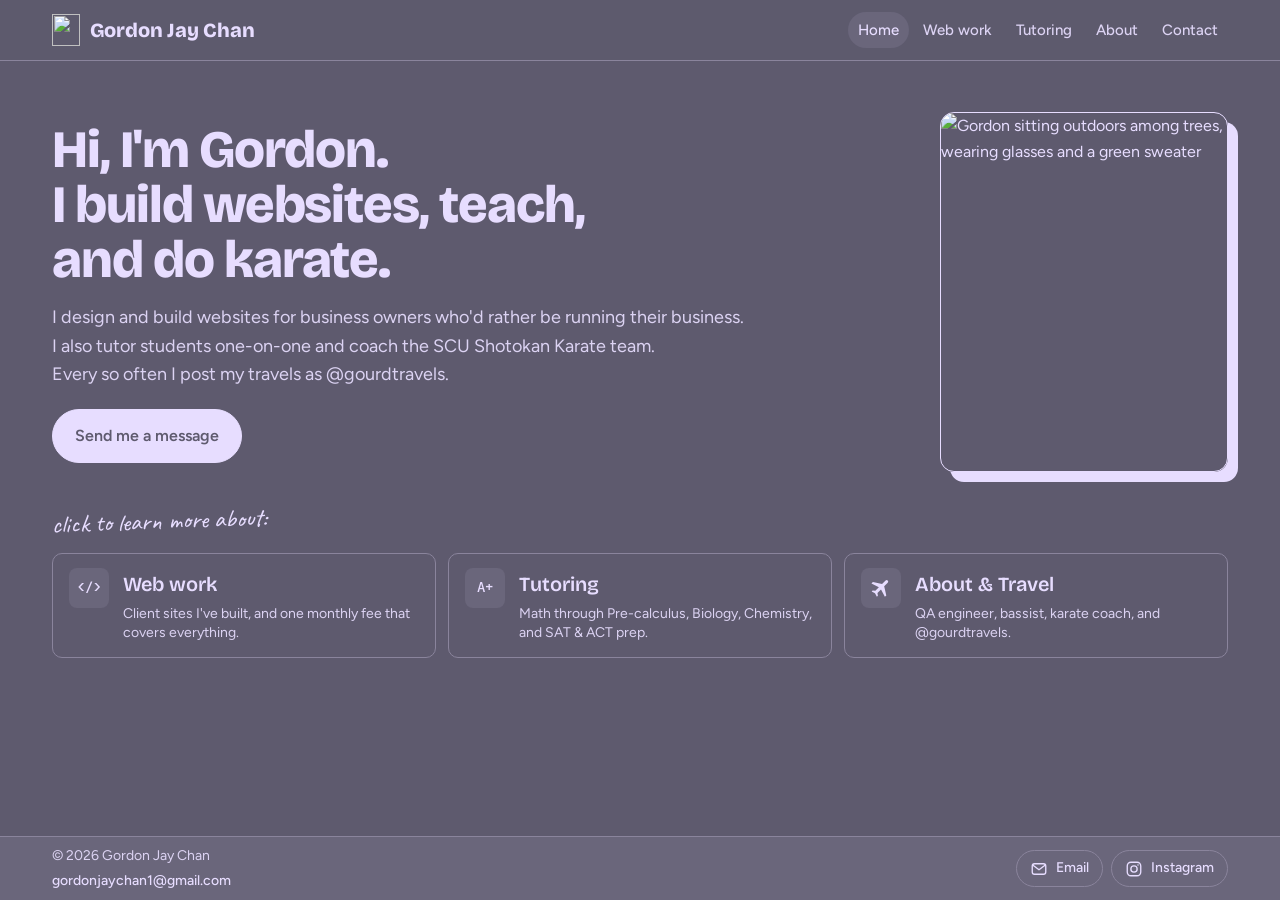
==== commit ebf1a5a9: "Take the phone number off the site (Contact, Tutoring booking, footer) Keeps email and the contact f" ====
--- a/index.html
+++ b/index.html
@@ -21,8 +21,8 @@
 <link rel="preconnect" href="https://fonts.googleapis.com">
 <link rel="preconnect" href="https://fonts.gstatic.com" crossorigin>
 <link rel="stylesheet" href="https://fonts.googleapis.com/css2?family=Bricolage+Grotesque:opsz,wght@12..96,400;12..96,600;12..96,800&family=Figtree:wght@400;500;600&family=DM+Mono:wght@400;500&family=Caveat:wght@600&display=swap">
-<link rel="stylesheet" href="styles.css?v=20261029a">
-<script src="site.js?v=20261029a" defer></script>
+<link rel="stylesheet" href="styles.css?v=20261103a">
+<script src="site.js?v=20261103a" defer></script>
 </head>
 <body>
 
@@ -84,12 +84,10 @@
   <div class="wrap foot-bar">
     <div class="foot-who">
       <span>© 2026 Gordon Jay Chan</span>
-      <span class="foot-contact"><span>(925) 605-8687</span> · <span>gordonjaychan1@gmail.com</span></span>
+      <span class="foot-contact"><span>gordonjaychan1@gmail.com</span></span>
     </div>
     <div class="foot-links">
       <a class="pill" href="mailto:gordonjaychan1@gmail.com" title="gordonjaychan1@gmail.com"><svg viewBox="0 0 24 24" fill="none" stroke="currentColor" stroke-width="1.8" stroke-linecap="round" stroke-linejoin="round" aria-hidden="true"><rect x="3" y="5" width="18" height="14" rx="3"/><path d="M4 7l8 6 8-6"/></svg>Email</a>
-      <a class="pill" href="tel:+19256058687" title="Call (925) 605-8687"><svg viewBox="0 0 24 24" fill="none" stroke="currentColor" stroke-width="1.8" stroke-linecap="round" stroke-linejoin="round" aria-hidden="true"><path d="M5 3h3.5l1.5 4.5-2.2 1.4a11 11 0 0 0 5.3 5.3l1.4-2.2L19 13.5V17a2 2 0 0 1-2 2A15 15 0 0 1 3 5a2 2 0 0 1 2-2z"/></svg>Call</a>
-      <a class="pill" href="sms:+19256058687" title="Text (925) 605-8687"><svg viewBox="0 0 24 24" fill="none" stroke="currentColor" stroke-width="1.8" stroke-linecap="round" stroke-linejoin="round" aria-hidden="true"><path d="M4 5h16a1 1 0 0 1 1 1v10a1 1 0 0 1-1 1H9l-5 4V6a1 1 0 0 1 1-1z"/></svg>Text</a>
       <a class="pill" href="https://www.instagram.com/gourdtravels/" target="_blank" rel="noopener" title="@gourdtravels on Instagram"><svg viewBox="0 0 24 24" fill="none" stroke="currentColor" stroke-width="1.8" stroke-linecap="round" stroke-linejoin="round" aria-hidden="true"><rect x="3" y="3" width="18" height="18" rx="5"/><circle cx="12" cy="12" r="4.2"/><circle cx="17.3" cy="6.7" r="1" fill="currentColor" stroke="none"/></svg>Instagram</a>
     </div>
   </div>
